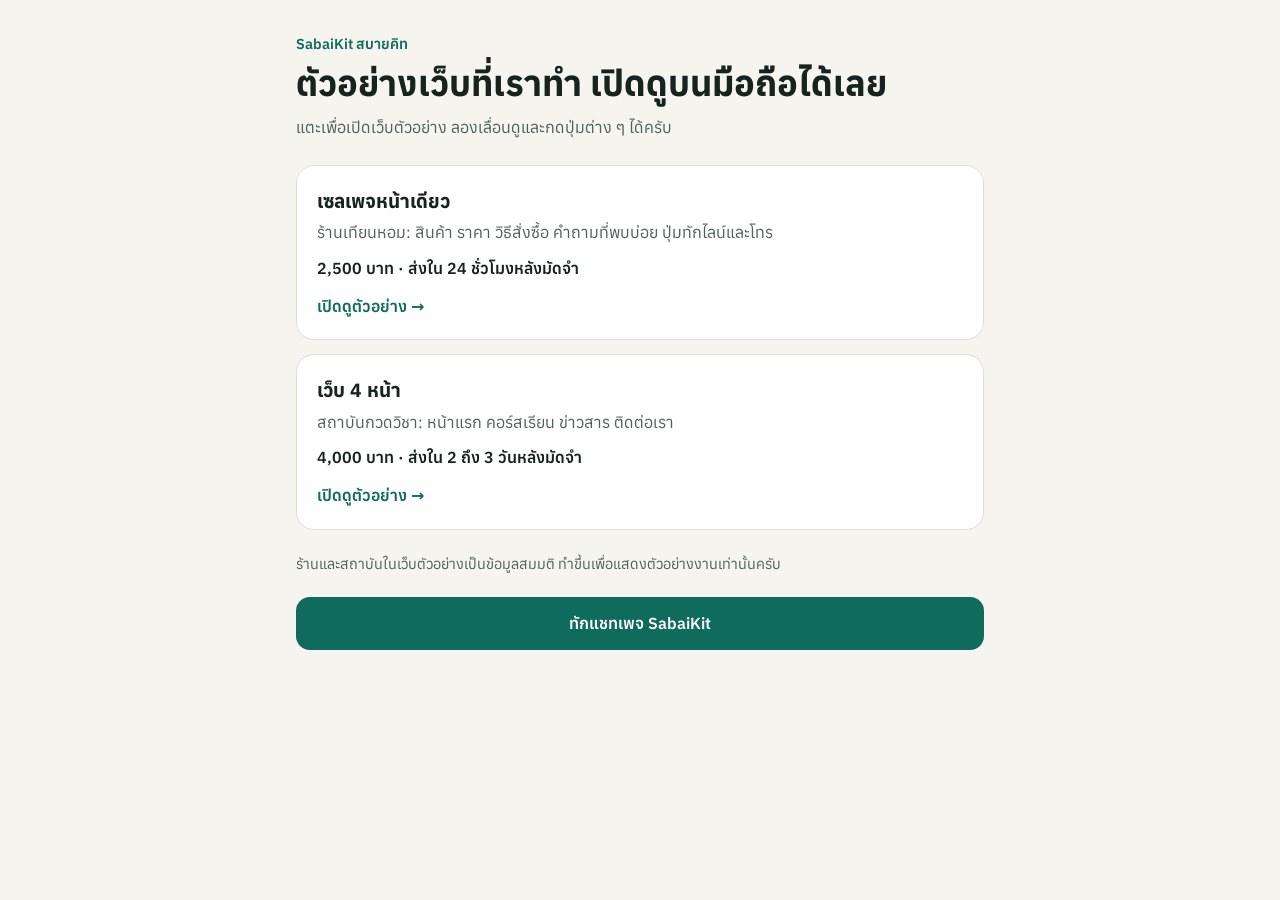
==== index.html @ 2fcce207 "Add SabaiKit sample sites (sales page and 4-page site) Co-Authored-By: Claude Fable 5.2 <noreply@ant" ====
<!doctype html>
<html lang="th">
<head>
<meta charset="utf-8">
<meta name="viewport" content="width=device-width, initial-scale=1">
<title>ตัวอย่างเว็บจาก SabaiKit</title>
<meta name="description" content="ตัวอย่างเว็บที่ SabaiKit ทำ เปิดดูบนมือถือได้เลย ร้านและข้อมูลในเว็บตัวอย่างเป็นข้อมูลสมมติ">
<meta name="robots" content="noindex">
<meta property="og:title" content="ตัวอย่างเว็บจาก SabaiKit">
<meta property="og:description" content="เซลเพจหน้าเดียว และเว็บ 4 หน้า เปิดดูบนมือถือได้เลย (ร้านตัวอย่างเป็นร้านสมมติ)">
<link rel="icon" href="data:image/svg+xml,%3Csvg xmlns='http://www.w3.org/2000/svg' viewBox='0 0 32 32'%3E%3Crect width='32' height='32' rx='9' fill='%230f6b5c'/%3E%3C/svg%3E">
<style>
@font-face{font-family:"Anuphan";src:url("candle/fonts/anuphan-thai-wght-normal.woff2") format("woff2");font-weight:100 700;font-display:swap;unicode-range:U+0E01-0E5B,U+200C-200D,U+25CC}
@font-face{font-family:"Anuphan";src:url("candle/fonts/anuphan-latin-wght-normal.woff2") format("woff2");font-weight:100 700;font-display:swap;unicode-range:U+0000-00FF,U+2013-2014,U+2018-201D,U+2022,U+2026}
:root{--ink:#16231f;--muted:#51605a;--bg:#f6f4ee;--card:#fff;--line:#e2ded3;--accent:#0f6b5c;--accent-ink:#fff}
*{box-sizing:border-box}
body{margin:0;background:var(--bg);color:var(--ink);font-family:"Anuphan","Noto Sans Thai","Leelawadee UI","Thonburi",system-ui,sans-serif;line-height:1.6;-webkit-text-size-adjust:100%}
main{max-width:720px;margin:0 auto;padding:32px 16px 56px}
.eyebrow{font-size:.9rem;font-weight:600;color:var(--accent);margin:0 0 6px}
h1{font-size:clamp(1.6rem,6vw,2.2rem);line-height:1.25;margin:0 0 10px;text-wrap:balance}
.lead{color:var(--muted);margin:0 0 24px}
.card{display:block;background:var(--card);border:1px solid var(--line);border-radius:18px;padding:20px;margin:0 0 14px;text-decoration:none;color:inherit}
.card:hover,.card:focus-visible{border-color:var(--accent);outline:none}
.card h2{font-size:1.2rem;margin:0 0 4px}
.card p{margin:0;color:var(--muted)}
.price{display:inline-block;margin-top:10px;font-weight:600;font-variant-numeric:tabular-nums}
.go{display:inline-block;margin-top:12px;font-weight:600;color:var(--accent)}
.note{font-size:.9rem;color:var(--muted);margin:22px 0}
.btn{display:block;text-align:center;background:var(--accent);color:var(--accent-ink);font-weight:600;text-decoration:none;border-radius:14px;padding:14px 18px;min-height:48px}
.btn:hover,.btn:focus-visible{background:#0b574b;outline:2px solid #0b574b;outline-offset:2px}
</style>
</head>
<body>
<main>
  <p class="eyebrow">SabaiKit สบายคิท</p>
  <h1>ตัวอย่างเว็บที่เราทำ เปิดดูบนมือถือได้เลย</h1>
  <p class="lead">แตะเพื่อเปิดเว็บตัวอย่าง ลองเลื่อนดูและกดปุ่มต่าง ๆ ได้ครับ</p>

  <a class="card" href="candle/">
    <h2>เซลเพจหน้าเดียว</h2>
    <p>ร้านเทียนหอม: สินค้า ราคา วิธีสั่งซื้อ คำถามที่พบบ่อย ปุ่มทักไลน์และโทร</p>
    <span class="price">2,500 บาท · ส่งใน 24 ชั่วโมงหลังมัดจำ</span><br>
    <span class="go">เปิดดูตัวอย่าง →</span>
  </a>

  <a class="card" href="school/">
    <h2>เว็บ 4 หน้า</h2>
    <p>สถาบันกวดวิชา: หน้าแรก คอร์สเรียน ข่าวสาร ติดต่อเรา</p>
    <span class="price">4,000 บาท · ส่งใน 2 ถึง 3 วันหลังมัดจำ</span><br>
    <span class="go">เปิดดูตัวอย่าง →</span>
  </a>

  <p class="note">ร้านและสถาบันในเว็บตัวอย่างเป็นข้อมูลสมมติ ทำขึ้นเพื่อแสดงตัวอย่างงานเท่านั้นครับ</p>

  <a class="btn" href="https://www.facebook.com/profile.php?id=61596298774791">ทักแชทเพจ SabaiKit</a>
</main>
</body>
</html>
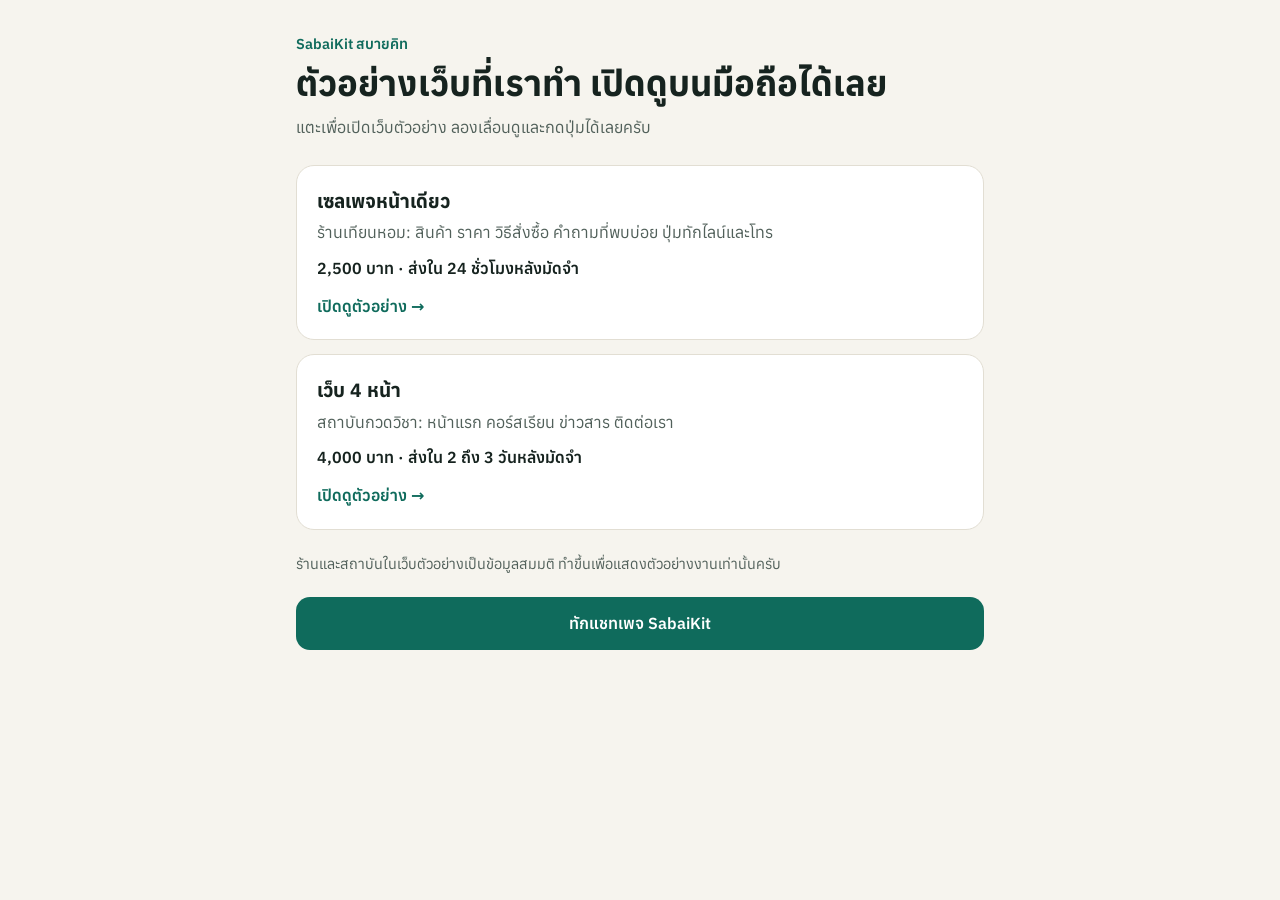
==== commit 228fb4ba: "Tidy the start page subtitle so it wraps cleanly on phones Co-Authored-By: Claude Fable 5.2 <noreply" ====
--- a/index.html
+++ b/index.html
@@ -34,7 +34,7 @@
 <main>
   <p class="eyebrow">SabaiKit สบายคิท</p>
   <h1>ตัวอย่างเว็บที่เราทำ เปิดดูบนมือถือได้เลย</h1>
-  <p class="lead">แตะเพื่อเปิดเว็บตัวอย่าง ลองเลื่อนดูและกดปุ่มต่าง ๆ ได้ครับ</p>
+  <p class="lead">แตะเพื่อเปิดเว็บตัวอย่าง ลองเลื่อนดูและกดปุ่มได้เลยครับ</p>
 
   <a class="card" href="candle/">
     <h2>เซลเพจหน้าเดียว</h2>
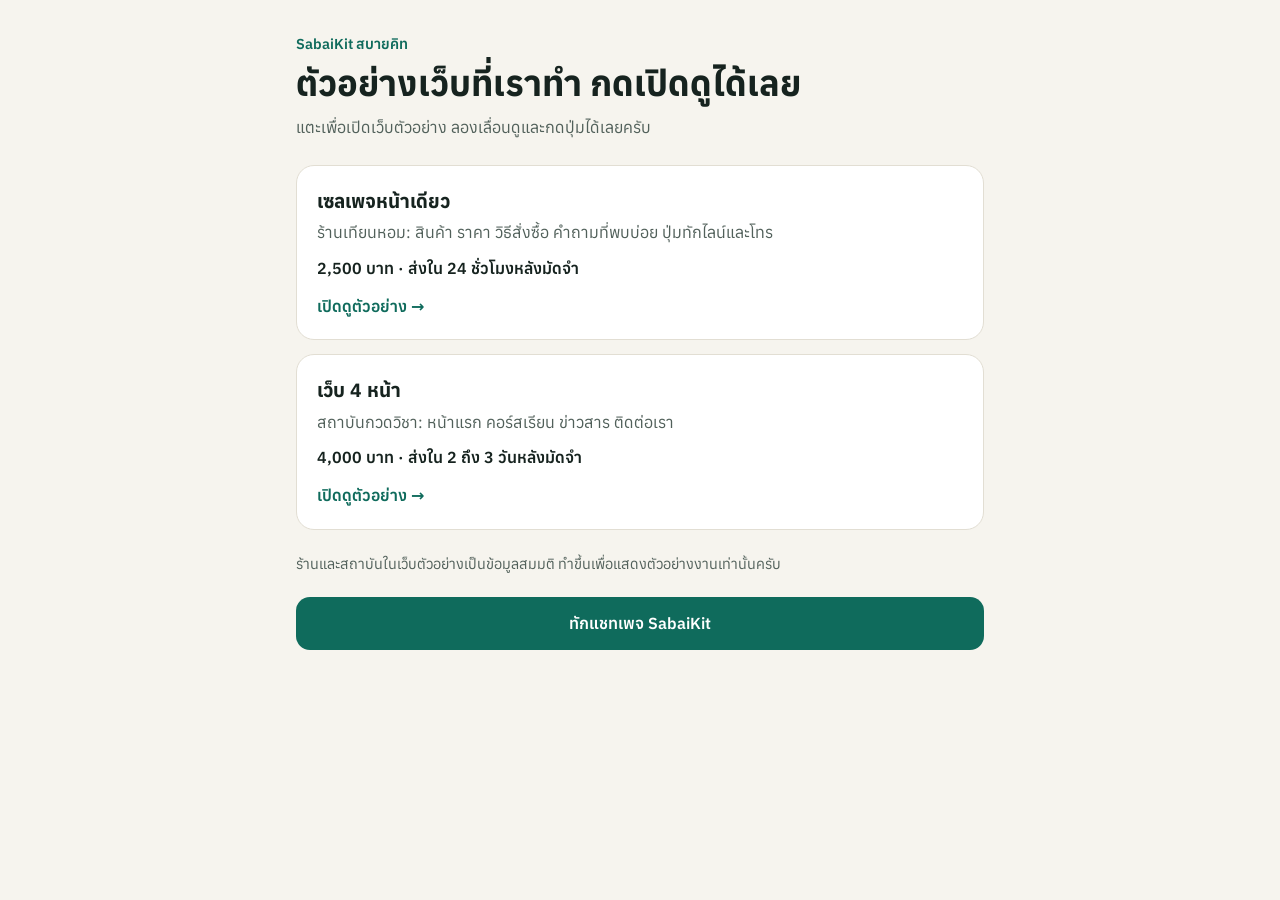
==== commit a35a27f9: "Keep the sales page headline's last word on one line; reword the start page title Co-Authored-By: Cl" ====
--- a/index.html
+++ b/index.html
@@ -33,7 +33,7 @@
 <body>
 <main>
   <p class="eyebrow">SabaiKit สบายคิท</p>
-  <h1>ตัวอย่างเว็บที่เราทำ เปิดดูบนมือถือได้เลย</h1>
+  <h1>ตัวอย่างเว็บที่เราทำ กดเปิดดูได้เลย</h1>
   <p class="lead">แตะเพื่อเปิดเว็บตัวอย่าง ลองเลื่อนดูและกดปุ่มได้เลยครับ</p>
 
   <a class="card" href="candle/">
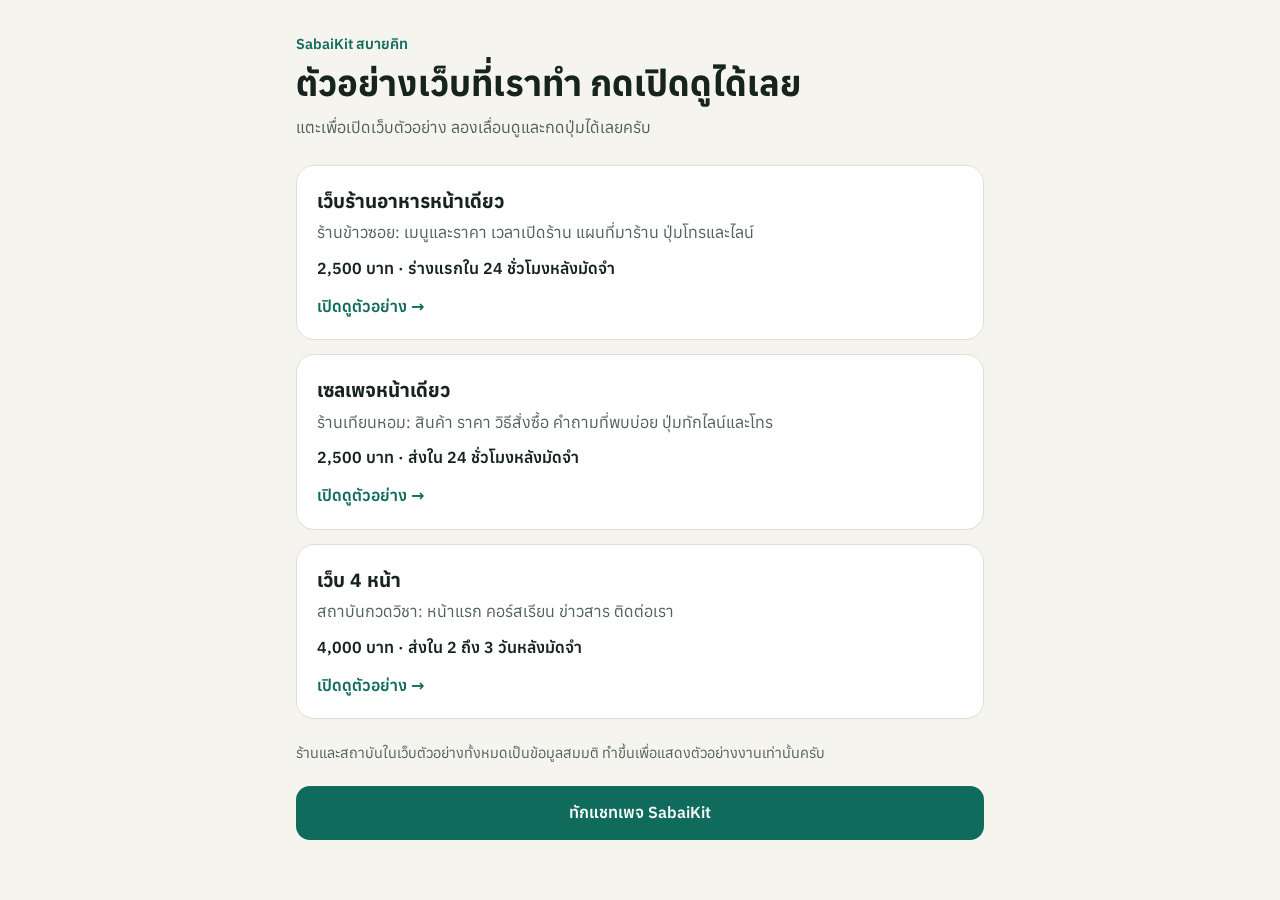
==== commit 62c0e2d1: "Add khao soi shop sample site and a card for it on the start page Co-Authored-By: Claude Fable 5.2 <" ====
--- a/index.html
+++ b/index.html
@@ -36,6 +36,13 @@
   <h1>ตัวอย่างเว็บที่เราทำ กดเปิดดูได้เลย</h1>
   <p class="lead">แตะเพื่อเปิดเว็บตัวอย่าง ลองเลื่อนดูและกดปุ่มได้เลยครับ</p>
 
+  <a class="card" href="khaosoi/">
+    <h2>เว็บร้านอาหารหน้าเดียว</h2>
+    <p>ร้านข้าวซอย: เมนูและราคา เวลาเปิดร้าน แผนที่มาร้าน ปุ่มโทรและไลน์</p>
+    <span class="price">2,500 บาท · ร่างแรกใน 24 ชั่วโมงหลังมัดจำ</span><br>
+    <span class="go">เปิดดูตัวอย่าง →</span>
+  </a>
+
   <a class="card" href="candle/">
     <h2>เซลเพจหน้าเดียว</h2>
     <p>ร้านเทียนหอม: สินค้า ราคา วิธีสั่งซื้อ คำถามที่พบบ่อย ปุ่มทักไลน์และโทร</p>
@@ -50,7 +57,7 @@
     <span class="go">เปิดดูตัวอย่าง →</span>
   </a>
 
-  <p class="note">ร้านและสถาบันในเว็บตัวอย่างเป็นข้อมูลสมมติ ทำขึ้นเพื่อแสดงตัวอย่างงานเท่านั้นครับ</p>
+  <p class="note">ร้านและสถาบันในเว็บตัวอย่างทั้งหมดเป็นข้อมูลสมมติ ทำขึ้นเพื่อแสดงตัวอย่างงานเท่านั้นครับ</p>
 
   <a class="btn" href="https://www.facebook.com/profile.php?id=61596298774791">ทักแชทเพจ SabaiKit</a>
 </main>
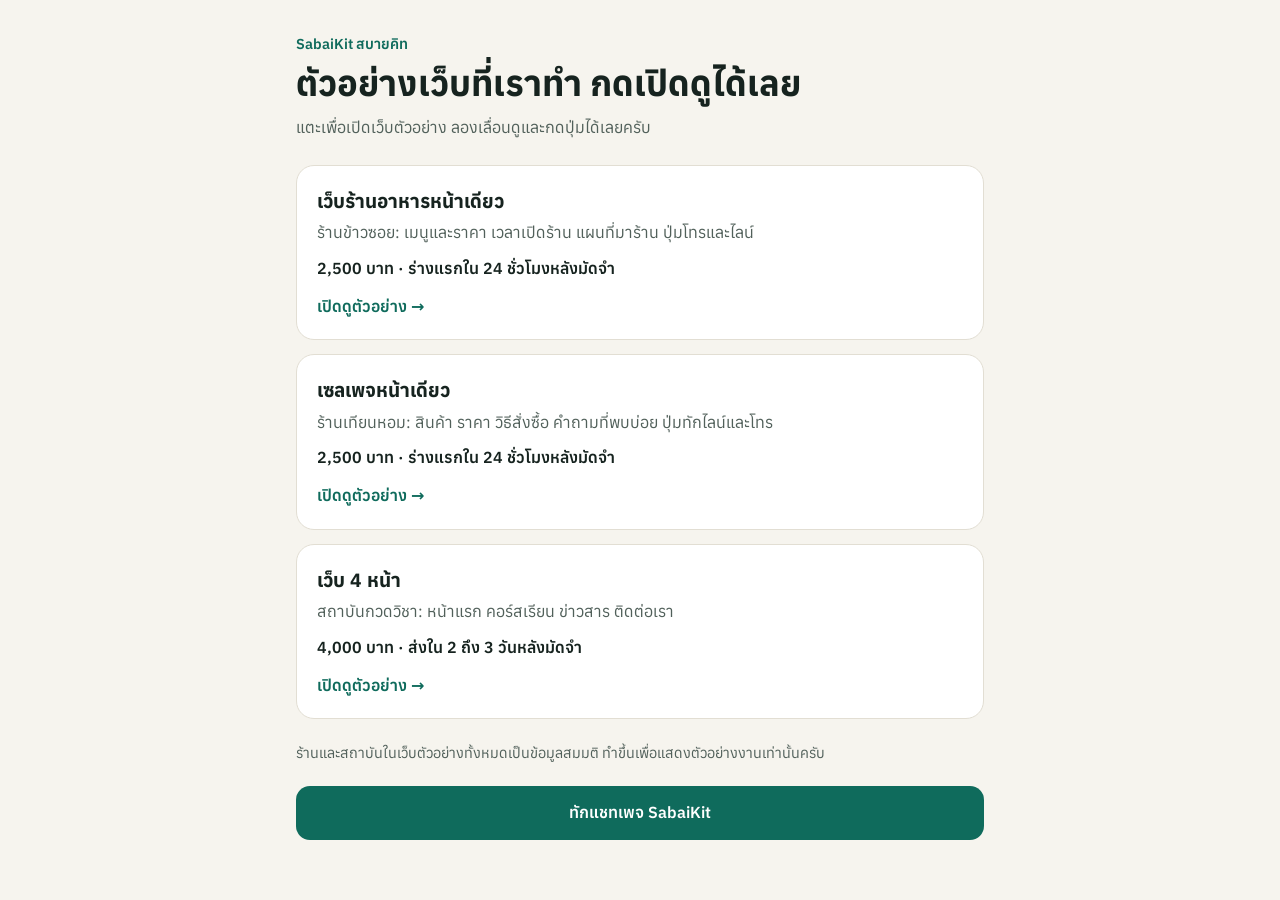
==== commit bea57096: "Replace candle and school sample sites with the rebuilt versions Candle shop sales page and the 4-pa" ====
--- a/index.html
+++ b/index.html
@@ -46,7 +46,7 @@
   <a class="card" href="candle/">
     <h2>เซลเพจหน้าเดียว</h2>
     <p>ร้านเทียนหอม: สินค้า ราคา วิธีสั่งซื้อ คำถามที่พบบ่อย ปุ่มทักไลน์และโทร</p>
-    <span class="price">2,500 บาท · ส่งใน 24 ชั่วโมงหลังมัดจำ</span><br>
+    <span class="price">2,500 บาท · ร่างแรกใน 24 ชั่วโมงหลังมัดจำ</span><br>
     <span class="go">เปิดดูตัวอย่าง →</span>
   </a>
 
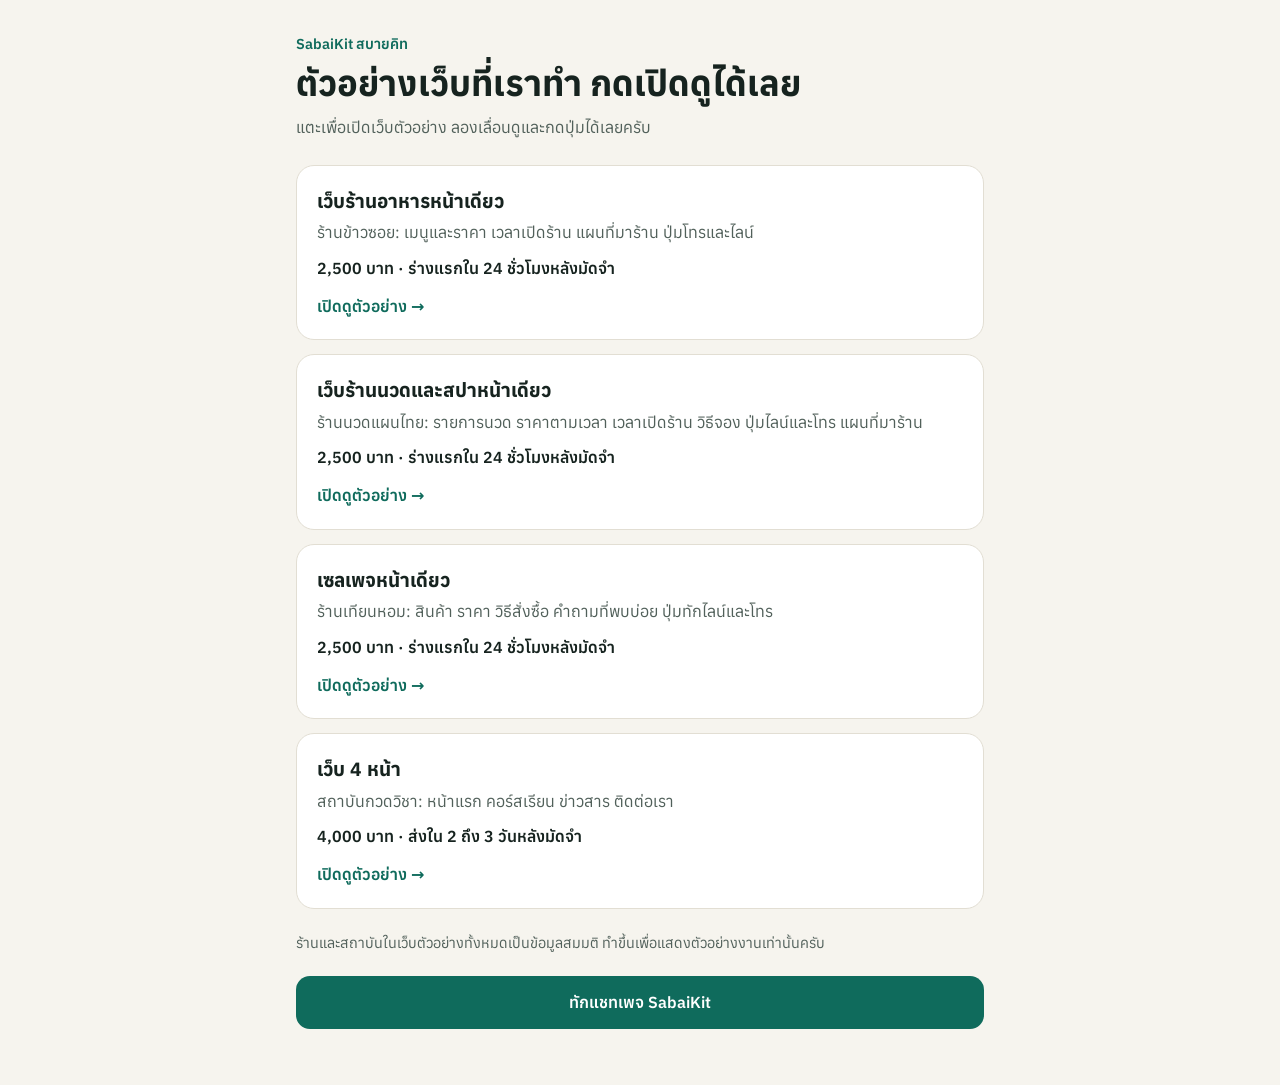
==== commit a28b29b6: "Add massage and spa shop sample site and a card for it on the start page Co-Authored-By: Claude Fabl" ====
--- a/index.html
+++ b/index.html
@@ -43,6 +43,13 @@
     <span class="go">เปิดดูตัวอย่าง →</span>
   </a>
 
+  <a class="card" href="spa/">
+    <h2>เว็บร้านนวดและสปาหน้าเดียว</h2>
+    <p>ร้านนวดแผนไทย: รายการนวด ราคาตามเวลา เวลาเปิดร้าน วิธีจอง ปุ่มไลน์และโทร แผนที่มาร้าน</p>
+    <span class="price">2,500 บาท · ร่างแรกใน 24 ชั่วโมงหลังมัดจำ</span><br>
+    <span class="go">เปิดดูตัวอย่าง →</span>
+  </a>
+
   <a class="card" href="candle/">
     <h2>เซลเพจหน้าเดียว</h2>
     <p>ร้านเทียนหอม: สินค้า ราคา วิธีสั่งซื้อ คำถามที่พบบ่อย ปุ่มทักไลน์และโทร</p>
